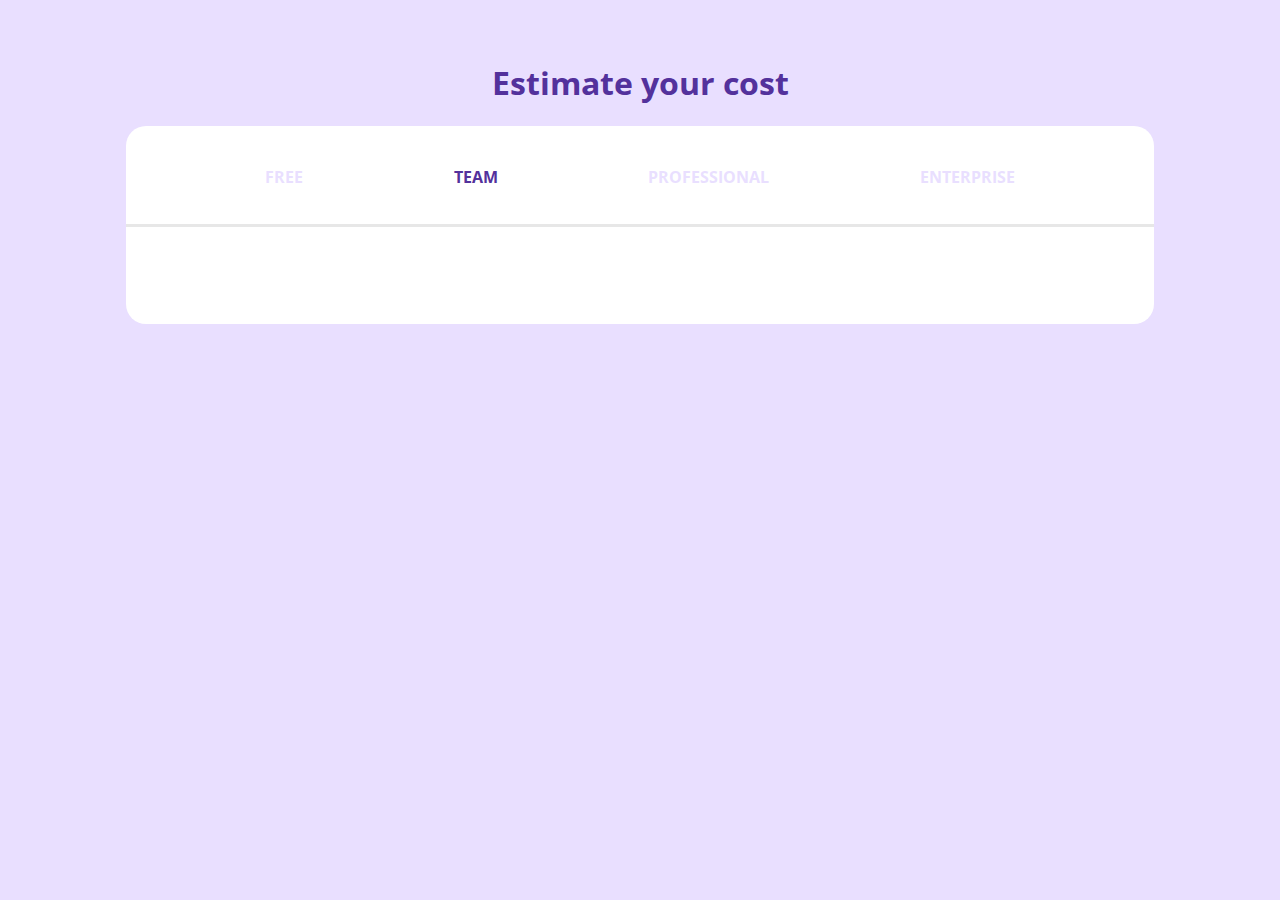
==== Cost Estimator/index.html @ 184a4a73 "Initial progress on Cost Estimator proyect" ====
<!DOCTYPE html>
<html lang="en">
  <head>
    <meta charset="UTF-8" />
    <meta name="viewport" content="width=device-width, initial-scale=1.0" />
		<link rel="preconnect" href="https://fonts.googleapis.com">
		<link rel="preconnect" href="https://fonts.gstatic.com" crossorigin>
		<link href="https://fonts.googleapis.com/css2?family=Open+Sans:ital,wght@0,300..800;1,300..800&display=swap" rel="stylesheet">		
    <link rel="stylesheet" href="css/style.css" />
    <title>Cost Estimator</title>
  </head>
  <body>
		<h1>Estimate your cost</h1>
		<div class="container">
			<div class="tabs">
				<p>Free</p>
				<p class="active">Team</p>
				<p>Professional</p>
				<p>Enterprise</p>
			</div>
			<div class="line"></div>
		</div>
	</body>
</html>
---- Cost Estimator/css/style.css ----
body {
	background-color: rgb(233, 223, 255);
	font-family: 'Open Sans', sans-serif; 
	display: flex;
	flex-direction: column;
	justify-content: center;
	align-items: center;
	padding: 32px;
	color: rgb(44, 44, 44);
}

h1 {
	color: rgb(83, 49, 156);
}

.container {
	background-color: white;
	width: 100%;
	max-width: 900px;
	display: flex;
	flex-direction: column;
	justify-content: center;
	align-items: center;
	border-radius: 20px;
	padding: 0 64px 64px 64px;
	position: relative;
}

.tabs {
	display: flex;
	width: 100%;
	justify-content: space-around;
	text-transform: uppercase;
	font-weight: bold;
	color:rgb(233, 223, 255);
	margin: 0 0 32px 0;
	padding: 16px;
}

.tabs p {
	padding: 8px;
}

.tabs p:hover {
	color:rgb(83, 49, 156);
	cursor: pointer;
}

.tabs p.active {
	color:rgb(83, 49, 156);
}

.line { 
	height: 3px;
	width: 100%;
	top: 98px;
	background-color: rgb(231, 231, 231);
	position: absolute;
}
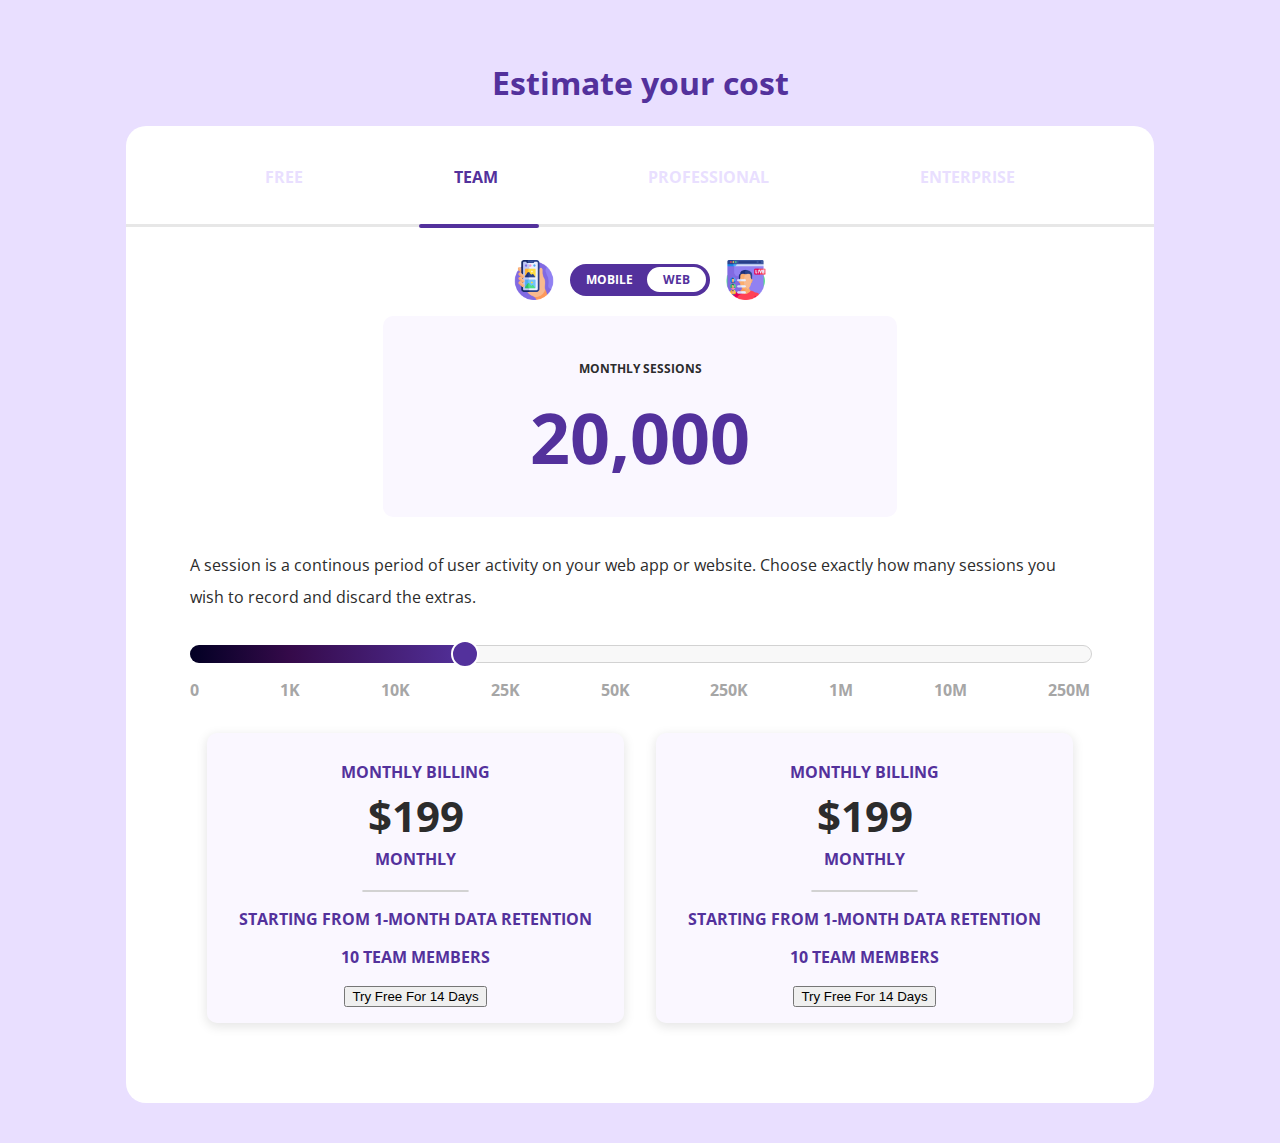
==== commit eee2f760: "Update CSS" ====
--- a/Cost Estimator/index.html
+++ b/Cost Estimator/index.html
@@ -3,22 +3,84 @@
   <head>
     <meta charset="UTF-8" />
     <meta name="viewport" content="width=device-width, initial-scale=1.0" />
-		<link rel="preconnect" href="https://fonts.googleapis.com">
-		<link rel="preconnect" href="https://fonts.gstatic.com" crossorigin>
-		<link href="https://fonts.googleapis.com/css2?family=Open+Sans:ital,wght@0,300..800;1,300..800&display=swap" rel="stylesheet">		
+    <link rel="preconnect" href="https://fonts.googleapis.com" />
+    <link rel="preconnect" href="https://fonts.gstatic.com" crossorigin />
+    <link
+      href="https://fonts.googleapis.com/css2?family=Open+Sans:ital,wght@0,300..800;1,300..800&display=swap"
+      rel="stylesheet"
+    />
     <link rel="stylesheet" href="css/style.css" />
     <title>Cost Estimator</title>
   </head>
   <body>
-		<h1>Estimate your cost</h1>
-		<div class="container">
-			<div class="tabs">
-				<p>Free</p>
-				<p class="active">Team</p>
-				<p>Professional</p>
-				<p>Enterprise</p>
+    <h1>Estimate your cost</h1>
+    <div class="container">
+      <div class="tabs">
+        <p>Free</p>
+        <p class="active">Team</p>
+        <p>Professional</p>
+        <p>Enterprise</p>
+      </div>
+      <div class="line"></div>
+			<div class="toggle-wrapper">
+				<img src="images/icon1.png" alt="cellphone">
+				<div class="toggle">
+					<span>Mobile</span>
+					<span>Web</span>
+				</div>
+				<img src="images/icon2.png" alt="live">
 			</div>
-			<div class="line"></div>
-		</div>
-	</body>
+			<div class="session-card">
+				<p>Monthly Sessions</p>
+				<p class="number">20,000</p>
+			</div>
+			<p class="description">A session is a continous period of user activity on your web app or website. Choose exactly how many sessions you wish to record and discard the extras.</p>
+			<div class="slider">
+				<div class="bar">
+					<div class="progress"></div>
+					<div class="point"></div>
+				</div>
+
+				<div class="scale">
+					<ul>
+						<li>0</li>
+						<li>1K</li>
+						<li>10K</li>
+						<li>25K</li>
+						<li>50K</li>
+						<li>250K</li>
+						<li>1M</li>
+						<li>10M</li>
+						<li>250M</li>
+					</ul>
+				</div>
+			</div>
+
+			<div class="card-wrapper">
+				<div class="card">
+					<div class="top-section">
+						<p>Monthly Billing</p>
+						<p class="price">$199</p>
+						<p>Monthly</p>
+					</div>
+					<hr>
+					<p>Starting from 1-month data retention</p>
+					<p>10 team members</p>
+					<button>Try Free For 14 Days</button>
+				</div>
+				<div class="card">
+					<div class="top-section">
+						<p>Monthly Billing</p>
+						<p class="price">$199</p>
+						<p>Monthly</p>
+					</div>
+					<hr>
+					<p>Starting from 1-month data retention</p>
+					<p>10 team members</p>
+					<button>Try Free For 14 Days</button>
+				</div>
+			</div>
+
+    </div>
+  </body>
 </html>
--- a/Cost Estimator/css/style.css
+++ b/Cost Estimator/css/style.css
@@ -1,59 +1,240 @@
 body {
-	background-color: rgb(233, 223, 255);
-	font-family: 'Open Sans', sans-serif; 
+  background-color: rgb(233, 223, 255);
+  font-family: "Open Sans", sans-serif;
+  display: flex;
+  flex-direction: column;
+  justify-content: center;
+  align-items: center;
+  padding: 32px;
+  color: rgb(44, 44, 44);
+}
+
+h1 {
+  color: rgb(83, 49, 156);
+}
+
+.container {
+  background-color: white;
+  width: 100%;
+  max-width: 900px;
+  display: flex;
+  flex-direction: column;
+  justify-content: center;
+  align-items: center;
+  border-radius: 20px;
+  padding: 0 64px 64px 64px;
+  position: relative;
+}
+
+.tabs {
+  display: flex;
+  width: 100%;
+  justify-content: space-around;
+  text-transform: uppercase;
+  font-weight: bold;
+  color: rgb(233, 223, 255);
+  margin: 0 0 32px 0;
+  padding: 16px;
+}
+
+.tabs p {
+  padding: 8px;
+}
+
+.tabs p:hover {
+  color: rgb(83, 49, 156);
+  cursor: pointer;
+}
+
+.tabs .active {
+  color: rgb(83, 49, 156);
+  position: relative;
+}
+
+.line {
+  height: 3px;
+  width: 100%;
+  top: 98px;
+  background-color: rgb(231, 231, 231);
+  position: absolute;
+}
+
+.tabs .active::before {
+  content: "";
+  width: 200%;
+  height: 4px;
+  position: absolute;
+  bottom: -32px;
+  left: -45%;
+  z-index: 2;
+  border-radius: 10px;
+  background-color: rgb(83, 49, 156);
+}
+
+.toggle-wrapper {
+  display: flex;
+  justify-content: space-around;
+  align-items: center;
+}
+
+.toggle-wrapper img {
+  height: 40px;
+  margin: 0 16px;
+}
+
+.toggle {
+  background-color: rgb(83, 49, 156);
+  display: flex;
+  justify-content: space-between;
+  align-items: center;
+  height: 32px;
+  width: 140px;
+  border-radius: 20px;
+  color: white;
+  font-weight: bold;
+  font-size: 12px;
+  box-sizing: border-box;
+  text-transform: uppercase;
+  padding: 0 4px 0 16px;
+}
+
+.toggle span:first-of-type {
+  color: white;
+}
+
+.toggle span:last-of-type {
+  background-color: white;
+  color: rgb(83, 49, 156);
+  padding: 4px 16px;
+  border-radius: 20px;
+}
+
+.session-card {
+  background-color: rgb(250, 247, 255);
+  margin: 16px 0;
+  padding: 32px;
+  width: 50%;
+  text-transform: uppercase;
+  border-radius: 10px;
+  text-align: center;
+}
+
+.session-card p {
+  font-weight: bold;
+  font-size: 12px;
+  color: rgb(44, 44, 44);
+  margin-bottom: 16px 0 0 0;
+}
+
+.session-card .number {
+  color: rgb(83, 49, 156);
+  font-size: 70px;
+  margin: 0;
+}
+
+.description {
+  line-height: 32px;
+  margin: 16px 0 32px 0;
+}
+
+.slider {
+  width: 100%;
+  position: relative;
+}
+
+.slider .bar {
+  width: 100%;
+  height: 16px;
+  display: flex;
+  justify-content: space-between;
+  border-radius: 20px;
+  border: 1px solid rgb(210, 210, 210);
+  background-color: rgb(248, 248, 248);
+}
+
+.slider .progress {
+  width: 31%;
+  height: 18px;
+  background: linear-gradient(
+    90deg,
+    rgba(2, 0, 36, 1) 0%,
+    rgba(53, 10, 74, 1) 36%,
+    rgba(83, 49, 156, 1) 100%
+  );
+  border-top-left-radius: 20px;
+  border-bottom-left-radius: 20px;
+  position: absolute;
+  top: 0;
+  left: 0;
+}
+
+.record {
+  color: rgb(179, 179, 179);
+  font-size: 12px;
+}
+
+.slider .point {
+  height: 24px;
+  width: 24px;
+  background-color: rgb(83, 49, 156);
+  border-radius: 50%;
+  border: 2px solid white;
+  position: absolute;
+  top: -5px;
+  left: 29%;
+  transition: 0.15s transform ease;
+}
+
+.slider .point:hover {
+  cursor: pointer;
+  transform: scale(1.1);
+}
+
+.scale {
+  width: 100%;
+}
+
+.slider .scale ul {
+  list-style: none;
+  display: flex;
+  justify-content: space-between;
+  padding: 0;
+  font-weight: bold;
+  color: rgb(166, 166, 166);
+}
+
+.card-wrapper {
 	display: flex;
-	flex-direction: column;
-	justify-content: center;
-	align-items: center;
-	padding: 32px;
+
+}
+
+.card {
+	background-color: rgb(250, 247, 255);
+	border-radius: 10px;
+	margin: 16px;
+	padding: 16px 32px;
+	box-shadow: 0px 3px 11px 1px rgba(0, 0, 0, 0.1);
+	text-align: center;
+	font-weight: bold;
+	color: rgb(83, 49, 156);
+	text-transform: uppercase;
+}
+
+.card .top-section {
+	padding: 8px;
+}
+
+.card .top-section p {
+	margin: 4px 0 ;
+}
+
+.card .price {
+	font-size: 42px;
 	color: rgb(44, 44, 44);
 }
 
-h1 {
-	color: rgb(83, 49, 156);
-}
-
-.container {
-	background-color: white;
-	width: 100%;
-	max-width: 900px;
-	display: flex;
-	flex-direction: column;
-	justify-content: center;
-	align-items: center;
-	border-radius: 20px;
-	padding: 0 64px 64px 64px;
-	position: relative;
-}
-
-.tabs {
-	display: flex;
-	width: 100%;
-	justify-content: space-around;
-	text-transform: uppercase;
-	font-weight: bold;
-	color:rgb(233, 223, 255);
-	margin: 0 0 32px 0;
-	padding: 16px;
-}
-
-.tabs p {
-	padding: 8px;
-}
-
-.tabs p:hover {
-	color:rgb(83, 49, 156);
-	cursor: pointer;
-}
-
-.tabs p.active {
-	color:rgb(83, 49, 156);
-}
-
-.line { 
-	height: 3px;
-	width: 100%;
-	top: 98px;
-	background-color: rgb(231, 231, 231);
-	position: absolute;
+.card hr {
+	width: 30%;
+	border: 1px solid rgb(210, 210, 210);
+	border-radius: 2px;
 }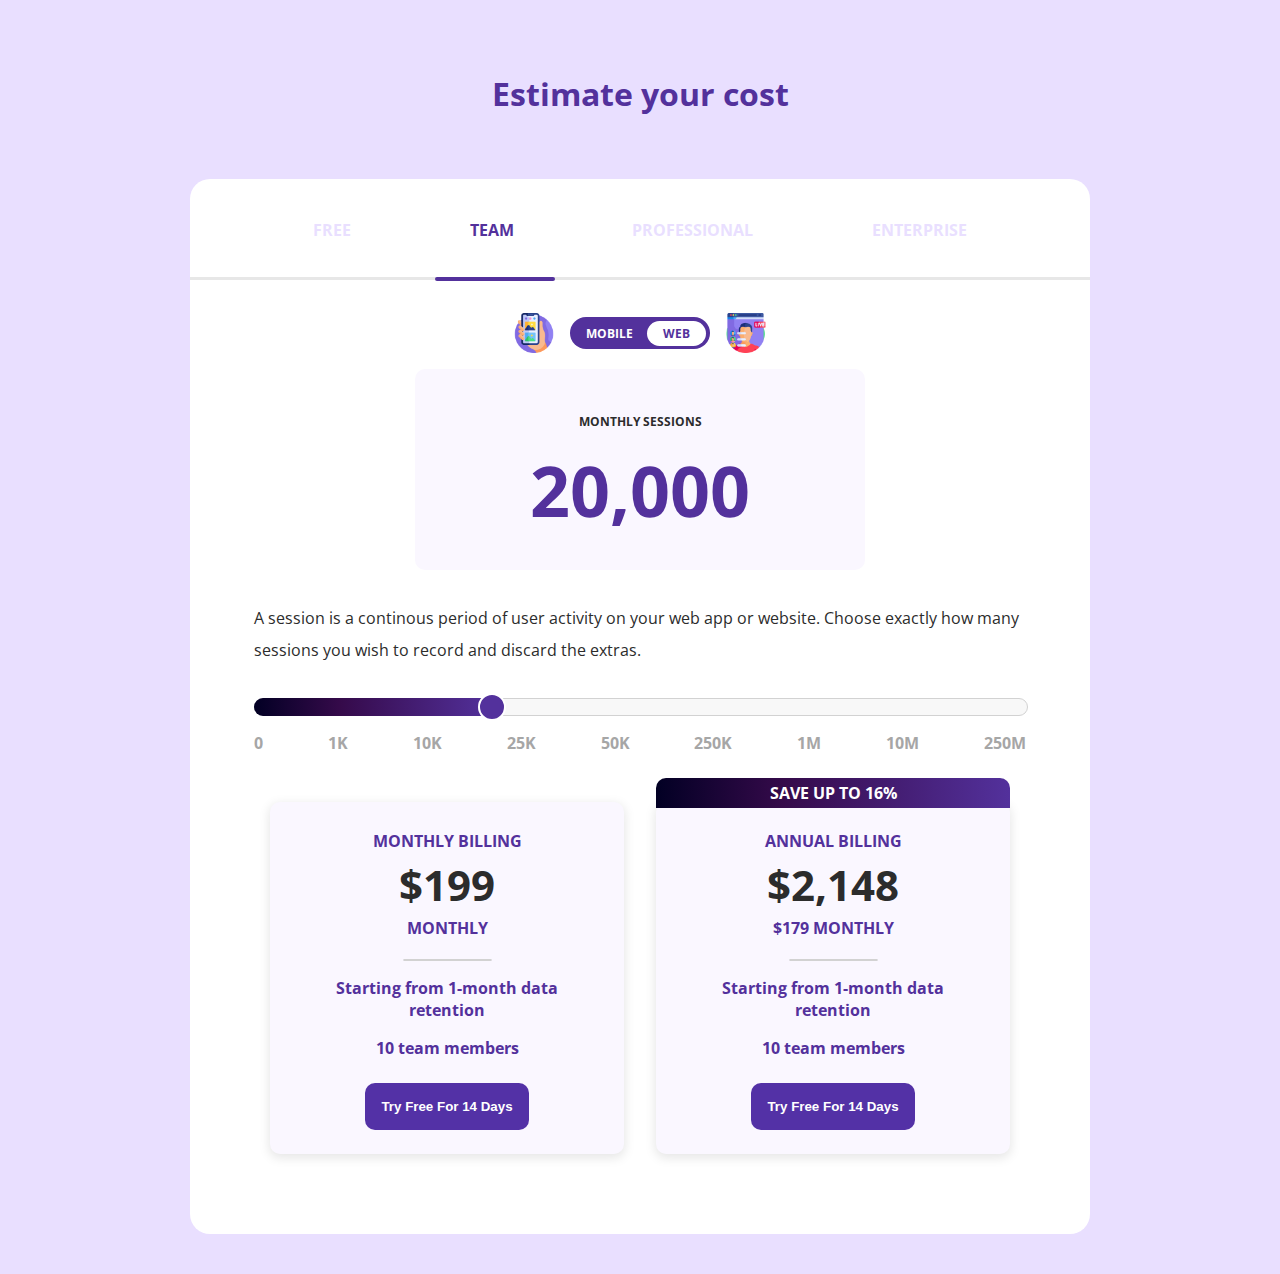
==== commit c720db66: "Update project finished" ====
--- a/Cost Estimator/index.html
+++ b/Cost Estimator/index.html
@@ -22,65 +22,71 @@
         <p>Enterprise</p>
       </div>
       <div class="line"></div>
-			<div class="toggle-wrapper">
-				<img src="images/icon1.png" alt="cellphone">
-				<div class="toggle">
-					<span>Mobile</span>
-					<span>Web</span>
-				</div>
-				<img src="images/icon2.png" alt="live">
-			</div>
-			<div class="session-card">
-				<p>Monthly Sessions</p>
-				<p class="number">20,000</p>
-			</div>
-			<p class="description">A session is a continous period of user activity on your web app or website. Choose exactly how many sessions you wish to record and discard the extras.</p>
-			<div class="slider">
-				<div class="bar">
-					<div class="progress"></div>
-					<div class="point"></div>
-				</div>
+      <div class="toggle-wrapper">
+        <img src="images/icon1.png" alt="cellphone" />
+        <div class="toggle">
+          <span>Mobile</span>
+          <span>Web</span>
+        </div>
+        <img src="images/icon2.png" alt="live" />
+      </div>
+      <div class="session-card">
+        <p>Monthly Sessions</p>
+        <p class="number">20,000</p>
+      </div>
+      <p class="description">
+        A session is a continous period of user activity on your web app or
+        website. Choose exactly how many sessions you wish to record and discard
+        the extras.
+      </p>
+      <div class="slider">
+        <div class="bar">
+          <div class="progress"></div>
+          <div class="point"></div>
+        </div>
 
-				<div class="scale">
-					<ul>
-						<li>0</li>
-						<li>1K</li>
-						<li>10K</li>
-						<li>25K</li>
-						<li>50K</li>
-						<li>250K</li>
-						<li>1M</li>
-						<li>10M</li>
-						<li>250M</li>
-					</ul>
-				</div>
-			</div>
+        <div class="scale">
+          <ul>
+            <li>0</li>
+            <li>1K</li>
+            <li>10K</li>
+            <li>25K</li>
+            <li>50K</li>
+            <li>250K</li>
+            <li>1M</li>
+            <li>10M</li>
+            <li>250M</li>
+          </ul>
+        </div>
+      </div>
 
-			<div class="card-wrapper">
-				<div class="card">
-					<div class="top-section">
-						<p>Monthly Billing</p>
-						<p class="price">$199</p>
-						<p>Monthly</p>
-					</div>
-					<hr>
-					<p>Starting from 1-month data retention</p>
-					<p>10 team members</p>
-					<button>Try Free For 14 Days</button>
-				</div>
-				<div class="card">
-					<div class="top-section">
-						<p>Monthly Billing</p>
-						<p class="price">$199</p>
-						<p>Monthly</p>
-					</div>
-					<hr>
-					<p>Starting from 1-month data retention</p>
-					<p>10 team members</p>
-					<button>Try Free For 14 Days</button>
-				</div>
-			</div>
-
+      <div class="card-wrapper">
+        <div class="card">
+          <div class="top-section">
+            <p>Monthly Billing</p>
+            <p class="price">$199</p>
+            <p>Monthly</p>
+          </div>
+          <hr />
+          <p>Starting from 1-month data retention</p>
+          <p>10 team members</p>
+          <button>Try Free For 14 Days</button>
+        </div>
+        <div class="card">
+          <div class="top-section">
+						<div class="save-header">
+							<p>Save up to 16%</p>
+						</div>
+            <p>Annual Billing</p>
+            <p class="price">$2,148</p>
+            <p>$179 Monthly</p>
+          </div>
+          <hr />
+          <p>Starting from 1-month data retention</p>
+          <p>10 team members</p>
+          <button>Try Free For 14 Days</button>
+        </div>
+      </div>
     </div>
   </body>
 </html>
--- a/Cost Estimator/css/style.css
+++ b/Cost Estimator/css/style.css
@@ -11,6 +11,7 @@
 
 h1 {
   color: rgb(83, 49, 156);
+	margin: 32px 0px 64px 0px;
 }
 
 .container {
@@ -24,6 +25,7 @@
   border-radius: 20px;
   padding: 0 64px 64px 64px;
   position: relative;
+  box-sizing: border-box;
 }
 
 .tabs {
@@ -140,6 +142,7 @@
 .slider {
   width: 100%;
   position: relative;
+	margin-bottom: 16px;
 }
 
 .slider .bar {
@@ -187,7 +190,7 @@
 
 .slider .point:hover {
   cursor: pointer;
-  transform: scale(1.1);
+  transform: scale(1.05);
 }
 
 .scale {
@@ -204,37 +207,74 @@
 }
 
 .card-wrapper {
-	display: flex;
-
+  display: flex;
 }
 
 .card {
-	background-color: rgb(250, 247, 255);
-	border-radius: 10px;
-	margin: 16px;
-	padding: 16px 32px;
-	box-shadow: 0px 3px 11px 1px rgba(0, 0, 0, 0.1);
-	text-align: center;
-	font-weight: bold;
-	color: rgb(83, 49, 156);
-	text-transform: uppercase;
+  background-color: rgb(250, 247, 255);
+  border-radius: 10px;
+  margin: 16px;
+  padding: 16px 32px;
+  box-shadow: 0px 3px 11px 1px rgba(0, 0, 0, 0.1);
+  text-align: center;
+  font-weight: bold;
+  color: rgb(83, 49, 156);
+  transition: 0.15s transform ease;
+  position: relative;
+}
+
+.card:hover {
+  transform: translateY(-8px);
 }
 
 .card .top-section {
-	padding: 8px;
+  padding: 8px;
+  text-transform: uppercase;
 }
 
 .card .top-section p {
-	margin: 4px 0 ;
+  margin: 4px 0;
 }
 
 .card .price {
-	font-size: 42px;
-	color: rgb(44, 44, 44);
+  font-size: 42px;
+  color: rgb(44, 44, 44);
 }
 
 .card hr {
-	width: 30%;
-	border: 1px solid rgb(210, 210, 210);
-	border-radius: 2px;
-}+  width: 30%;
+  border: 1px solid rgb(210, 210, 210);
+  border-radius: 2px;
+}
+
+.card button {
+  border: none;
+  color: white;
+  background-color: rgb(83, 49, 166);
+  padding: 16px;
+  border-radius: 10px;
+  transition: 0.15s transform ease;
+  font-weight: bold;
+  margin: 8px 0;
+}
+
+.card button:hover {
+  cursor: pointer;
+  transform: scale(1.05);
+}
+
+.card .save-header {
+  color: white;
+  background: linear-gradient(
+    90deg,
+    rgba(2, 0, 36, 1) 0%,
+    rgba(53, 10, 74, 1) 36%,
+    rgba(83, 49, 156, 1) 100%
+  );
+  position: absolute;
+  top: -24px;
+  left: 0;
+  width: 100%;
+  border-top-left-radius: 10px;
+  border-top-right-radius: 10px;
+}
